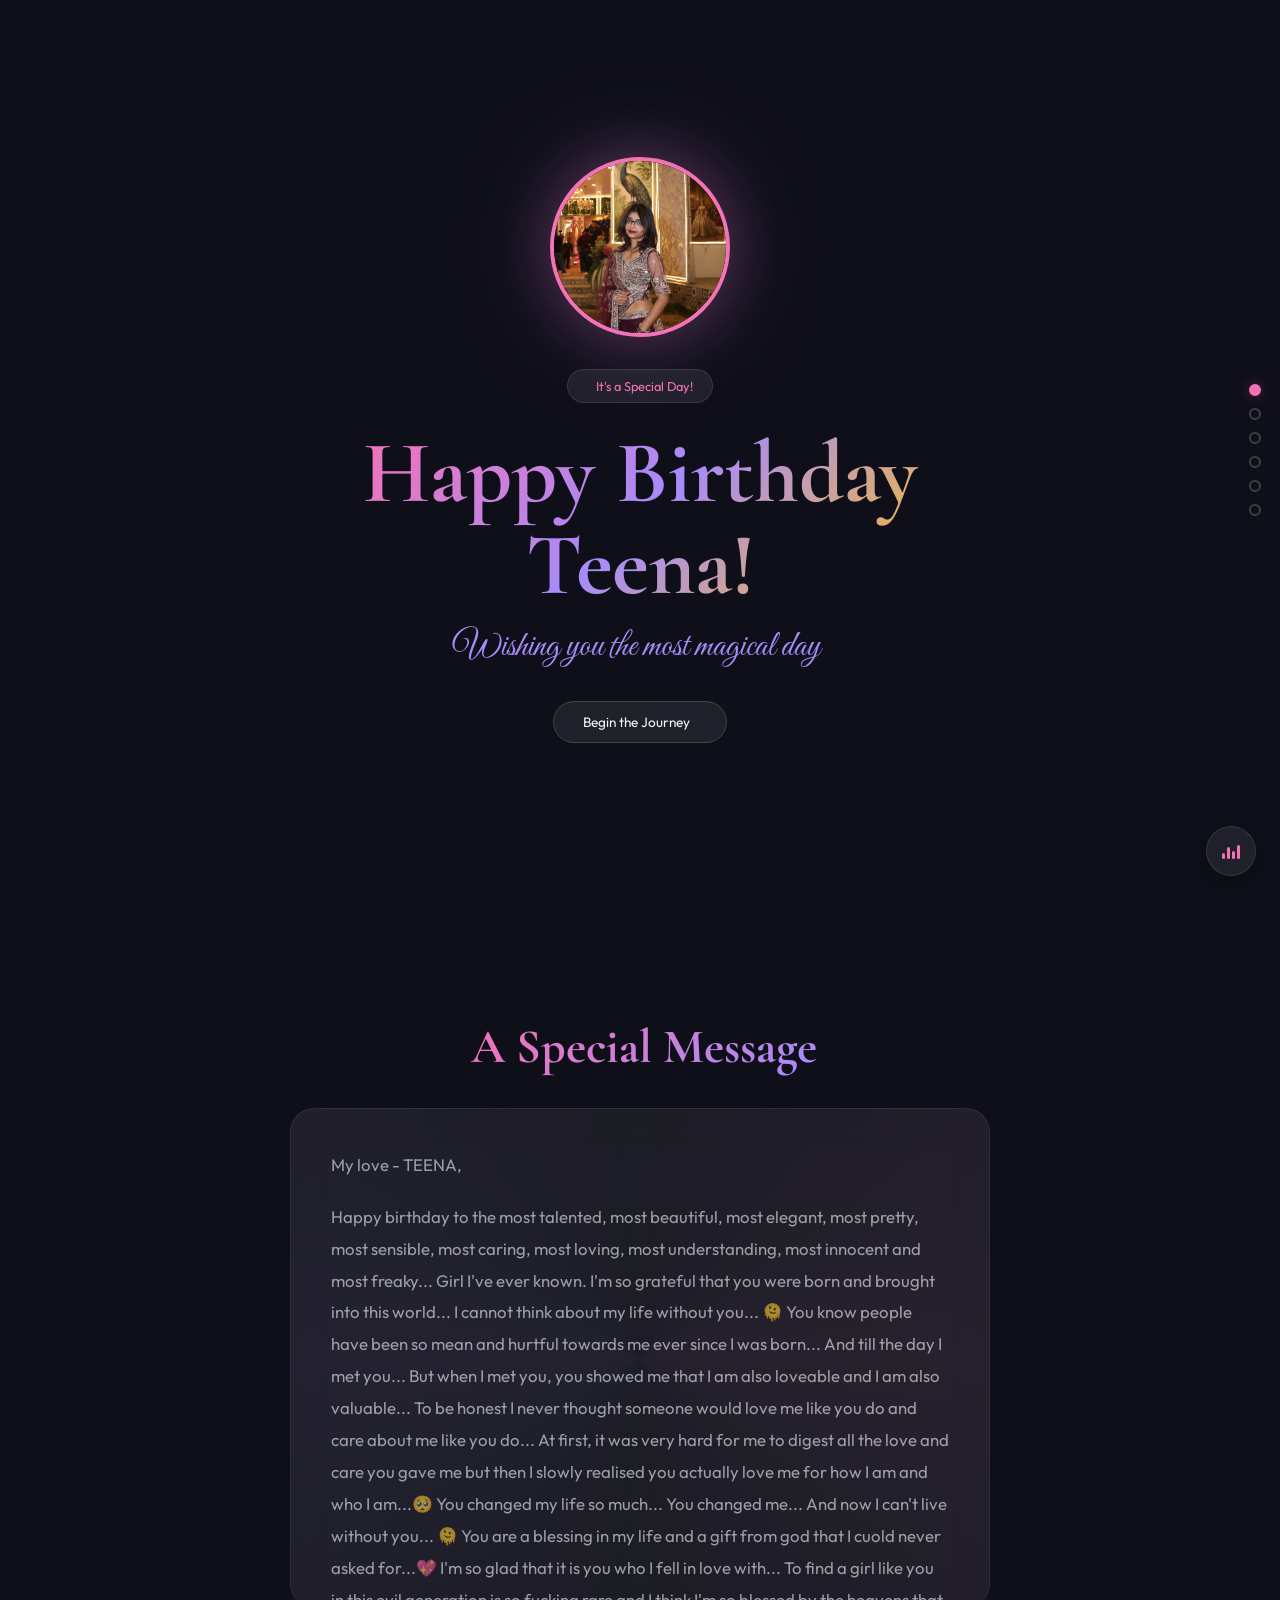
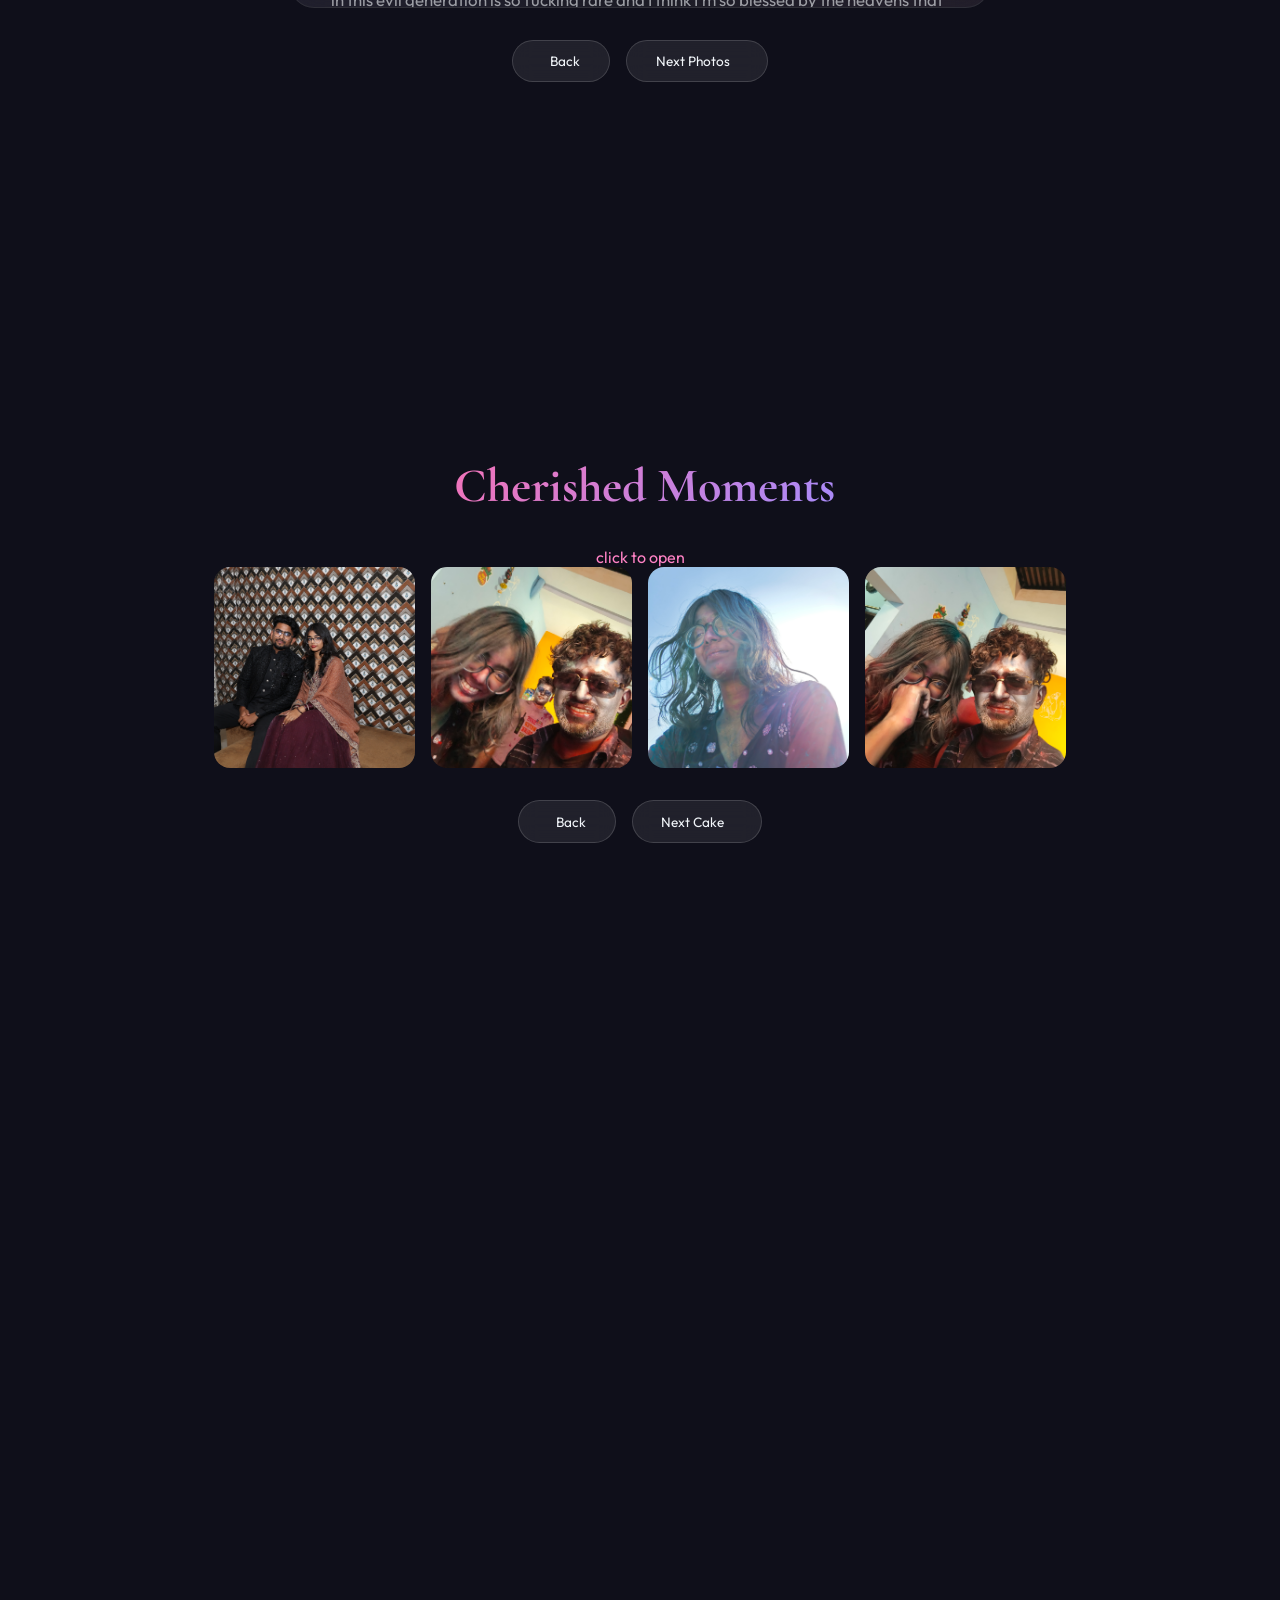
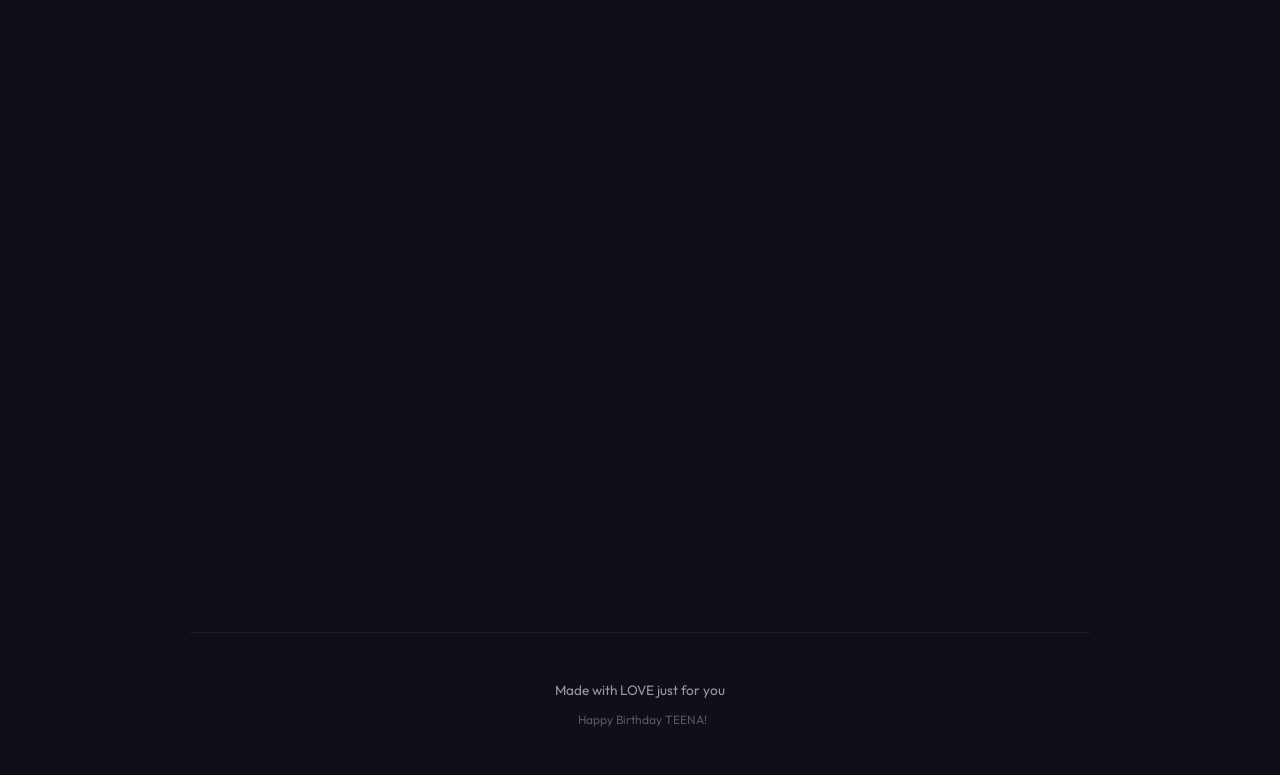
==== main.html @ e5f0825b "Add files via upload" ====
<!DOCTYPE html>
<html lang="en">
<head>
<meta charset="UTF-8">
<meta name="viewport" content="width=device-width, initial-scale=1.0">

<!-- Primary Meta -->
<title>Happy Birthday!</title>
<meta name="title" content="Happy Birthday!">
<meta name="description" content="A beautiful birthday surprise page with animations, love, and joy.">
<meta name="keywords" content="birthday, happy birthday, surprise, celebration, gift">
<meta name="author" content="Your Name">
<meta name="robots" content="index, follow">

<!-- Theme Color -->
<meta name="theme-color" content="#ff69b4">

<!-- Favicon -->
<link rel="icon" type="image/jpeg" href="https://files.catbox.moe/ry9kyx.jpeg">
<link rel="apple-touch-icon" href="https://files.catbox.moe/ry9kyx.jpeg">

<!-- Open Graph (Facebook, WhatsApp, LinkedIn) -->
<meta property="og:type" content="website">
<meta property="og:url" content="https://yourwebsite.com/">
<meta property="og:title" content="Happy Birthday! 🎉">
<meta property="og:description" content="A special birthday surprise page made with love 💖">
<meta property="og:image" content="https://files.catbox.moe/ry9kyx.jpeg">

<!-- Twitter Card (X icon preview 😏) -->
<meta name="twitter:card" content="summary_large_image">
<meta name="twitter:url" content="https://yourwebsite.com/">
<meta name="twitter:title" content="Happy Birthday! 🎉">
<meta name="twitter:description" content="A special birthday surprise page made with love 💖">
<meta name="twitter:image" content="https://files.catbox.moe/ry9kyx.jpeg">

<!-- Canonical URL -->
<link rel="canonical" href="https://yourwebsite.com/">

<!-- Fonts -->
<link href="https://fonts.googleapis.com/css2?family=Cormorant+Garamond:wght@400;600;700&family=Outfit:wght@300;400;500;600&family=Great+Vibes&display=swap" rel="stylesheet">

<!-- CSS -->
<link rel="stylesheet" href="style.css">
</head>
<body>

<!-- LOADING SCREEN -->
<div id="loader">
  <div class="loader-cake"><i data-lucide="cake"></i></div>
  <div class="loader-text">Preparing something special...</div>
  <div class="loader-bar"><div class="loader-fill"></div></div>
</div>

<!-- PROGRESS BAR -->
<div class="auto-progress" id="progressBar"></div>

<!-- PARTICLES -->
<div class="particles" id="particles"></div>

<!-- NAV DOTS -->
<div class="nav-dots" id="navDots"></div>

<!-- MUSIC TOGGLE -->
<button class="music-toggle" id="musicBtn" title="Toggle Music">
  <div class="music-bars">
    <div class="music-bar"></div>
    <div class="music-bar"></div>
    <div class="music-bar"></div>
    <div class="music-bar"></div>
  </div>
</button>

<!-- LIGHTBOX -->
<div class="lightbox" id="lightbox" onclick="this.classList.remove('active')">
  <img id="lightbox-img" src="" alt="Photo">
</div>

<main>
  <!-- 0: HERO -->
  <div class="page-section hero visible" data-section="Welcome">
    <img class="hero-photo" src="./img/mainimg.JPG" alt="Birthday Person">
    <div class="hero-badge"><i data-lucide="sparkles"></i> It's a Special Day!</div>
    <h1>Happy Birthday<br>Teena!</h1>
    <p class="hero-sub">Wishing you the most magical day <i data-lucide="star"></i></p>
    <button class="nav-btn" onclick="goToSection(1)">Begin the Journey <i data-lucide="arrow-right"></i></button>
  </div>

  <!-- 1: SPECIAL MESSAGE -->
  <div class="page-section" data-section="Message" id="sec-message">
    <h2 class="section-title"><span class="title-icon"><i data-lucide="mail"></i></span>A Special Message</h2>
    <div class="message-card">
      <p>My love - TEENA,</p>
      <br>
      <p>Happy birthday to the most talented, most beautiful, most elegant, most pretty, most sensible, most caring, most loving, most understanding, most innocent and most freaky... Girl I've ever known. I'm so grateful that you were born and brought into this world... I cannot think about my life without you... 🫠 You know people have been so mean and hurtful towards me ever since I was born... And till the day I met you... But when I met you, you showed me that I am also loveable and I am also valuable... To be honest I never thought someone would love me like you do and care about me like you do... At first, it was very hard for me to digest all the love and care you gave me but then I slowly realised you actually love me for how I am and who I am...🥺 You changed my life so much... You changed me... And now I can't live without you... 🫠 You are a blessing in my life and a gift from god that I cuold never asked for...💖 I'm so glad that it is you who I fell in love with... To find a girl like you in this evil generation is so fucking rare and I think I'm so blessed by the heavens that I found you...😭 I always thought that there must be someone for me in this world who is born for me and who is perfect for me... But I never believed in it.... That is until I saw you and talked to you...🤭💗When I talked to you I couldn't believe that a girl like you might exist in this world... You are way too perfect to be real...😭✨ And now I belive that we were meant to be together... It was our destiny to meet... and the timing was way too perfect, ig because it was god who brought us togeter...😋 The hobbies you have , your interests, your favourite things... Everything is just so perfect and I love everything about you... I never realised it but I was searching for a girl like you from the start but I never found her because you were the only perfect girl in the world... 😋💗 And I'm so glad that you are the way you are... You are so lovable and so innocent that I couldn't help but fell in love with you so fucking hard... 😭In you, I have found everything I want: you are beautiful, giving, gentle, idiotically and deliciously feminine, sexy, wonderfully intelligent and wonderfully silly as well. I want nothing else in this life than to be with you, to listen and watch you (your beautiful voice, your beauty), to argue with you, to laugh with you, to show you things and share things with you, to explore your magnificent mind, to explore your wonderful body, to help you, protect you, serve you, and bash you on the head when I think you are wrong… It was like you did some magic on me (you actually did with those looks and personality 🤭)... But I'm glad that everything happened the way it happened...I love you with a depth and passion that I have felt for no one else in this life and if it astonishes you it astonishes me as well. Not, I hasten to say, because you are not worth loving. Far from it. It is just that, first of all, I swore I would not get involved with another woman. I have never had such a feeling before and it is almost frightening. I would never have thought it possible that another human being could occupy my waking (and sleeping) thoughts to the exclusion of almost everything else. And Teena believe me, you deserve everything in the world, all the success, all the happiness and everything that people tell you that you don't deserve... Just be happy and don't overthink stuff, just take it easy... I know you will succeed in your life😊... And I'll always be by your side watching you, loving you, taking care of you, supporting you...😋 So don't worry about anything and live you life to it's fullest...</p>
      <div class="signature">With all my love <i data-lucide="heart"></i></div>
    </div>
    <div class="section-nav">
      <button class="nav-btn" onclick="goToSection(0)"><i data-lucide="chevron-left"></i> Back</button>
      <button class="nav-btn" onclick="goToSection(2)">Next Photos <i data-lucide="chevron-right"></i></button>
    </div>
  </div>

  <!-- 2: PHOTOS -->
  <div class="page-section" data-section="Photos" id="sec-photos">
    <h2 class="section-title"><span class="title-icon"><i data-lucide="camera"></i></span>Cherished Moments</h2>
    <p style="size: 2px; color: rgb(255, 130, 197);">click to open</p>
    <div class="gallery">
      <div class="gallery-item" onclick="openLightbox(this)">
        <img loading="lazy" src="./img/mem1.png" alt="Memory 1">
        <div class="gallery-overlay"><span><i data-lucide="smile"></i> First meet</span></div>
      </div>
      <div class="gallery-item" onclick="openLightbox(this)">
        <img loading="lazy" src="./img/mem2.jpeg" alt="Memory 2">
        <div class="gallery-overlay"><span><i data-lucide="sun"></i> Golden smile</span></div>
      </div>
      <div class="gallery-item" onclick="openLightbox(this)">
        <img loading="lazy" src="./img/mem3.jpeg" alt="Memory 3">
        <div class="gallery-overlay"><span><i data-lucide="laugh"></i> The cute face</span></div>
      </div>
      <div class="gallery-item" onclick="openLightbox(this)">
        <img loading="lazy" src="./img/mem4.jpeg" alt="Memory 4">
        <div class="gallery-overlay"><span><i data-lucide="star"></i> Best Day Ever</span></div>
      </div>
    </div>
    <div class="section-nav">
      <button class="nav-btn" onclick="goToSection(1)"><i data-lucide="chevron-left"></i> Back</button>
      <button class="nav-btn" onclick="goToSection(3)">Next Cake <i data-lucide="chevron-right"></i></button>
    </div>
  </div>

  <!-- 3: CAKE -->
  <div class="page-section" data-section="Cake" id="sec-cake">
    <h2 class="section-title"><span class="title-icon"><i data-lucide="cake"></i></span>Make a Wish!</h2>
    <div class="cake-section">
      <div class="cake-container" id="cakeBox">
        <div class="candle-glow"></div>
        <div class="cake-emoji"><i data-lucide="cake"></i></div>
      </div>
      <p style="color:var(--text-muted);margin-bottom:1rem">Close your eyes, make a wish, and blow! <i data-lucide="wind" class="inline-icon"></i></p>
      <button class="blow-btn" onclick="blowCandles()"><i data-lucide="wind"></i> Blow the Candles!</button>
    </div>
    <div class="section-nav">
      <button class="nav-btn" onclick="goToSection(2)"><i data-lucide="chevron-left"></i> Back</button>
      <button class="nav-btn" onclick="goToSection(4)">Next Wishes <i data-lucide="chevron-right"></i></button>
    </div>
  </div>

  <!-- 4: WISHES -->
  <div class="page-section" data-section="Wishes" id="sec-wishes">
    <h2 class="section-title"><span class="title-icon"><i data-lucide="gift"></i></span>Pick a wish</h2>
    <div class="wishes-grid">
      <div class="wish-card"><div class="wish-icon"><i data-lucide="heart"></i></div><p class="wish-text">I will write You 100 different reasons why I love and appreciate you.</p></div>
      <div class="wish-card"><div class="wish-icon"><i data-lucide="hand-helping"></i></div><p class="wish-text">Ask me for one thing that would make your heart genuinely happy. If it's within my power, consider it yours.</p></div>
      <div class="wish-card"><div class="wish-icon"><i data-lucide="flower"></i></div><p class="wish-text">For 24 hours, You get to make any requests, and I have to do my best to make me feel spoiled and loved.</p></div>
      <div class="wish-card"><div class="wish-icon"><i data-lucide="spade"></i></div><p class="wish-text">We play online Truth or Dare, but you get to create all the questions and dares.</p></div>
      <div class="wish-card"><div class="wish-icon"><i data-lucide="message-circle-heart"></i></div><p class="wish-text">You'll choose a word I am not allowed to say for the next day. If I accidentally say it, I owe you a cute punishment.</p></div>
      <div class="wish-card"><div class="wish-icon"><i data-lucide="camera"></i></div><p class="wish-text">You'll give me five completely random things to photograph around me, and I have to send them without asking why.</p></div>
    </div>
    <div class="section-nav">
      <button class="nav-btn" onclick="goToSection(3)"><i data-lucide="chevron-left"></i> Back</button>
      <button class="nav-btn" onclick="goToSection(5)">Next Celebrate <i data-lucide="chevron-right"></i></button>
    </div>
  </div>

  <!-- 5: GIF CELEBRATION -->
  <div class="page-section" data-section="Celebrate" id="sec-gifs">
    <h4 class="section-title">Tell me your wishes and also tell me if you liked this site I made for you. </h4>
    <div>
      <span class="title-icon"><i data-lucide="flower-2"></i></span>
    </div>
    <div class="hearts">
        <div class="heart"></div>
        <div class="heart"></div>
        <div class="heart"></div>
        <div class="heart"></div>
        <div class="heart"></div>
        <div class="heart"></div>
        <div class="heart"></div>
        <div class="heart"></div>
    </div>
    <div class="section-nav" style="margin-top:2rem">
      <button class="nav-btn" onclick="goToSection(4)"><i data-lucide="chevron-left"></i> Back</button>
    </div>
  </div>

  <!-- FOOTER -->
  <footer>
    <p>Made with LOVE just for you</p>
    <p style="margin-top:.5rem;font-size:.75rem;color:rgba(255,255,255,0.3)">
      <span class="footer-cake"><i data-lucide="cake"></i> Happy Birthday TEENA!</span>
    </p>
  </footer>
</main>

<!-- BG MUSIC -->
<audio id="bgMusic" autoplay loop preload="auto">
  <source src="./img/song.mp3" type="audio/mpeg">
</audio>

<!-- LUCIDE ICONS CDN -->
<script src="https://cdn.jsdelivr.net/npm/lucide@0.383.0/dist/umd/lucide.min.js"></script>

<script src="main.js"></script>
</body>
</html>
---- style.css ----
*{margin:0;padding:0;box-sizing:border-box}
:root{
  --bg:#0f0f1a;--card:rgba(255,255,255,0.06);--glass:rgba(255,255,255,0.08);
  --accent:#f472b6;--accent2:#a78bfa;--accent3:#fbbf24;--text:#f1f5f9;
  --text-muted:rgba(241,245,249,0.6);--glow:rgba(244,114,182,0.3);
}
html{scroll-behavior:smooth}
body{font-family:'Outfit',sans-serif;background:var(--bg);color:var(--text);overflow-x:hidden;min-height:100vh}

/* LOADING SCREEN */
#loader{position:fixed;inset:0;z-index:9999;background:var(--bg);display:flex;flex-direction:column;align-items:center;justify-content:center;transition:opacity .6s,visibility .6s}
#loader.hide{opacity:0;visibility:hidden;pointer-events:none}
.loader-cake{display:flex;align-items:center;justify-content:center;animation:bounce 1s ease infinite}
.loader-cake svg{width:4rem;height:4rem;color:var(--accent3);stroke:var(--accent3)}
.loader-text{font-family:'Great Vibes',cursive;font-size:1.8rem;color:var(--accent);margin-top:1rem;animation:pulse-glow 1.5s ease infinite}
.loader-bar{width:200px;height:3px;background:rgba(255,255,255,0.1);border-radius:99px;margin-top:1.5rem;overflow:hidden}
.loader-fill{height:100%;width:0;background:linear-gradient(90deg,var(--accent),var(--accent2));border-radius:99px;animation:load-fill 1.2s ease forwards}

@keyframes load-fill{to{width:100%}}
@keyframes bounce{0%,100%{transform:translateY(0)}50%{transform:translateY(-15px)}}
@keyframes pulse-glow{0%,100%{opacity:1}50%{opacity:.5}}

/* PARTICLES BG */
.particles{position:fixed;inset:0;z-index:0;pointer-events:none;overflow:hidden}
.particle{position:absolute;border-radius:50%;opacity:0;animation:float-particle linear infinite}
@keyframes float-particle{
  0%{transform:translateY(100vh) scale(0);opacity:0}
  10%{opacity:1}90%{opacity:1}
  100%{transform:translateY(-10vh) scale(1);opacity:0}
}

/* NAV DOTS */
.nav-dots{position:fixed;right:1.2rem;top:50%;transform:translateY(-50%);z-index:200;display:flex;flex-direction:column;gap:.75rem}
.nav-dot{width:12px;height:12px;border-radius:50%;border:2px solid rgba(255,255,255,0.2);background:transparent;cursor:pointer;transition:all .3s;padding:0}
.nav-dot.active{background:var(--accent);border-color:var(--accent);box-shadow:0 0 12px var(--glow)}
.nav-dot:hover{border-color:var(--accent)}
.nav-label{position:absolute;right:24px;top:50%;transform:translateY(-50%);background:var(--glass);backdrop-filter:blur(10px);padding:.3rem .8rem;border-radius:8px;font-size:.7rem;color:var(--text);white-space:nowrap;opacity:0;pointer-events:none;transition:opacity .3s}
.nav-dot:hover .nav-label{opacity:1}

/* SECTION NAVIGATION BUTTONS */
.section-nav{display:flex;justify-content:center;gap:1rem;margin-top:2rem}
.nav-btn{padding:.7rem 1.8rem;border:1px solid rgba(255,255,255,0.15);border-radius:99px;background:var(--glass);backdrop-filter:blur(10px);color:var(--text);font-family:'Outfit',sans-serif;font-size:.85rem;cursor:pointer;transition:all .3s;display:inline-flex;align-items:center;gap:.5rem}
.nav-btn:hover{background:var(--accent);border-color:var(--accent);transform:translateY(-2px);box-shadow:0 8px 30px var(--glow)}
.nav-btn svg{width:1rem;height:1rem;flex-shrink:0}

/* FULL PAGE SECTIONS */
.page-section{min-height:100vh;display:flex;flex-direction:column;align-items:center;justify-content:center;padding:2rem 1.5rem;position:relative;opacity:0;transform:translateY(40px);transition:opacity .8s ease,transform .8s ease}
.page-section.visible{opacity:1;transform:translateY(0)}
.page-section.active-section{opacity:1;transform:translateY(0)}

main{position:relative;z-index:1;max-width:900px;margin:0 auto}

/* HERO */
.hero{min-height:100vh;display:flex;flex-direction:column;align-items:center;justify-content:center;text-align:center;position:relative;padding:2rem}
.hero-photo{width:180px;height:180px;border-radius:50%;object-fit:cover;border:4px solid var(--accent);box-shadow:0 0 60px var(--glow),0 0 120px rgba(167,139,250,0.15);margin-bottom:2rem;animation:fadeUp .8s ease .2s both,photo-glow 4s ease-in-out infinite}
@keyframes photo-glow{0%,100%{box-shadow:0 0 40px var(--glow),0 0 80px rgba(167,139,250,0.1)}50%{box-shadow:0 0 60px var(--glow),0 0 120px rgba(167,139,250,0.25)}}
.hero-badge{display:inline-flex;align-items:center;gap:.5rem;padding:.5rem 1.2rem;border-radius:99px;background:var(--glass);border:1px solid rgba(255,255,255,0.1);font-size:.8rem;color:var(--accent);margin-bottom:1.5rem;backdrop-filter:blur(10px);animation:fadeUp .8s ease .4s both}
.hero-badge svg{width:.9rem;height:.9rem;color:var(--accent)}
.hero h1{font-family:'Cormorant Garamond',serif;font-size:clamp(2.8rem,9vw,5.5rem);font-weight:700;line-height:1.05;background:linear-gradient(135deg,var(--accent),var(--accent2),var(--accent3));-webkit-background-clip:text;-webkit-text-fill-color:transparent;background-clip:text;animation:fadeUp .8s ease .6s both}
.hero-sub{font-family:'Great Vibes',cursive;font-size:clamp(1.4rem,4vw,2.2rem);color:var(--accent2);margin-top:.8rem;animation:fadeUp .8s ease .8s both;display:inline-flex;align-items:center;gap:.5rem}
.hero-sub svg{width:1.2rem;height:1.2rem;color:var(--accent3);fill:var(--accent3)}
.hero-date{color:var(--text-muted);font-size:.9rem;margin-top:1.2rem;animation:fadeUp .8s ease 1s both}
.hero .nav-btn{animation:fadeUp .8s ease 1.2s both;margin-top:2rem}

/* SECTION TITLES */
.section-title{font-family:'Cormorant Garamond',serif;font-size:clamp(1.8rem,5vw,3rem);text-align:center;margin-bottom:2rem;background:linear-gradient(135deg,var(--accent),var(--accent2));-webkit-background-clip:text;-webkit-text-fill-color:transparent;background-clip:text;display:flex;align-items:center;justify-content:center;gap:.5rem}
.title-icon{background:none;-webkit-background-clip:initial;background-clip:initial;-webkit-text-fill-color:initial;display:flex;align-items:center;flex-shrink:0}
.title-icon svg{width:1.8rem;height:1.8rem;color:var(--accent);stroke:var(--accent)}

/* PHOTO GALLERY */
.gallery{display:grid;grid-template-columns:repeat(auto-fit,minmax(200px,1fr));gap:1rem;width:100%}
.gallery-item{position:relative;border-radius:16px;overflow:hidden;aspect-ratio:1;cursor:pointer;transition:transform .4s,box-shadow .4s}
.gallery-item:hover{transform:scale(1.03);box-shadow:0 20px 60px rgba(244,114,182,0.2)}
.gallery-item img{width:100%;height:100%;object-fit:cover;transition:transform .6s}
.gallery-item:hover img{transform:scale(1.1)}
.gallery-overlay{position:absolute;inset:0;background:linear-gradient(to top,rgba(0,0,0,.7),transparent);display:flex;align-items:flex-end;padding:1rem;opacity:0;transition:opacity .3s}
.gallery-item:hover .gallery-overlay{opacity:1}
.gallery-overlay span{font-size:.85rem;color:#fff;display:inline-flex;align-items:center;gap:.4rem}
.gallery-overlay svg{width:.85rem;height:.85rem;color:#fff;flex-shrink:0}

/* MESSAGE CARD */
.message-card{
  background:var(--card);
  border:1px solid rgba(255,255,255,0.08);
  border-radius:24px;
  padding:2.5rem;
  backdrop-filter:blur(20px);
  position:relative;
  overflow:hidden;
  max-width:700px;
  max-height: 500px;
  width:100%;
  overflow-y: auto;
  scrollbar-color: rgba(167,139,250,0.25) rgba(167,139,250,0.1);
  scrollbar-width: thin;
}
.message-card::before{content:'';position:absolute;top:-50%;left:-50%;width:200%;height:200%;background:conic-gradient(from 0deg,transparent,var(--accent),transparent,var(--accent2),transparent);animation:spin 8s linear infinite;opacity:.05}
@keyframes spin{to{transform:rotate(360deg)}}
.message-card p{position:relative;z-index:1;font-size:1.05rem;line-height:1.9;color:var(--text-muted)}
.message-card .signature{font-family:'Great Vibes',cursive;font-size:1.6rem;color:var(--accent);margin-top:1.5rem;text-align:right;display:flex;align-items:center;justify-content:flex-end;gap:.5rem;position:relative;z-index:1}
.signature svg{width:1.2rem;height:1.2rem;fill:var(--accent);color:var(--accent)}
.inline-icon{display:inline-block;vertical-align:middle;width:.95rem;height:.95rem;color:var(--accent);stroke:var(--accent)}
.typewriter{overflow:hidden;white-space:nowrap;border-right:2px solid var(--accent);animation:typing 3s steps(40) 1s forwards,blink .7s step-end infinite;width:0;display:inline-block}
@keyframes typing{to{width:100%}}
@keyframes blink{50%{border-color:transparent}}

/* CAKE */
.cake-section{text-align:center;width:100%}
.cake-container{display:inline-block;position:relative;margin:2rem 0}
.cake-emoji{display:flex;align-items:center;justify-content:center;filter:drop-shadow(0 0 40px var(--glow));animation:cake-float 3s ease-in-out infinite}
.cake-emoji svg{width:8rem;height:8rem;color:var(--accent3);stroke:var(--accent3)}
@keyframes cake-float{0%,100%{transform:translateY(0)}50%{transform:translateY(-10px)}}
.candle-glow{position:absolute;top:-10px;left:50%;transform:translateX(-50%);width:60px;height:60px;background:radial-gradient(circle,rgba(251,191,36,.4),transparent);border-radius:50%;animation:flicker 1.5s ease infinite}
@keyframes flicker{0%,100%{opacity:1;transform:translateX(-50%) scale(1)}50%{opacity:.6;transform:translateX(-50%) scale(.8)}}
.blow-btn{margin-top:1.5rem;padding:1rem 2.5rem;border:none;border-radius:99px;background:linear-gradient(135deg,var(--accent),var(--accent2));color:#fff;font-size:1rem;font-family:'Outfit',sans-serif;font-weight:600;cursor:pointer;transition:all .3s;position:relative;overflow:hidden;display:inline-flex;align-items:center;gap:.5rem}
.blow-btn svg{width:1.1rem;height:1.1rem}
.blow-btn:hover{transform:translateY(-2px);box-shadow:0 10px 40px var(--glow)}
.blow-btn:active{transform:scale(.97)}
.blown .cake-emoji{animation:none}
.blown .candle-glow{display:none}

/* WISHES */
.wishes-grid{display:grid;grid-template-columns:repeat(auto-fit,minmax(220px,1fr));gap:1rem;width:100%}
.wish-card{background:var(--glass);border:1px solid rgba(255,255,255,0.06);border-radius:16px;padding:1.5rem;backdrop-filter:blur(10px);transition:transform .3s,border-color .3s;cursor:default}
.wish-card:hover{transform:translateY(-4px);border-color:rgba(244,114,182,0.3)}
.wish-icon{margin-bottom:.75rem;display:flex}
.wish-icon svg{width:2rem;height:2rem;color:var(--accent);stroke:var(--accent)}
.wish-text{font-size:.9rem;color:var(--text-muted);line-height:1.6}

/* GIF SECTION */
.gif-grid{display:grid;grid-template-columns:repeat(auto-fit,minmax(250px,1fr));gap:1rem;width:100%}
.gif-item{border-radius:16px;overflow:hidden;border:1px solid rgba(255,255,255,0.06);transition:transform .3s}
.gif-item:hover{transform:scale(1.02)}
.gif-item img{width:100%;height:200px;object-fit:cover}

/* MUSIC */
.music-toggle{position:fixed;bottom:1.5rem;right:1.5rem;z-index:100;width:50px;height:50px;border-radius:50%;border:1px solid rgba(255,255,255,0.1);background:var(--glass);backdrop-filter:blur(20px);cursor:pointer;display:flex;align-items:center;justify-content:center;font-size:1.3rem;transition:all .3s;box-shadow:0 8px 32px rgba(0,0,0,.3)}
.music-toggle:hover{transform:scale(1.1);border-color:var(--accent)}
.music-toggle.playing{border-color:var(--accent);box-shadow:0 0 20px var(--glow)}
.music-bars{display:flex;gap:2px;align-items:flex-end;height:16px}
.music-bar{width:3px;background:var(--accent);border-radius:2px;animation:none}
.playing .music-bar{animation:music-eq .8s ease infinite}
.music-bar:nth-child(1){height:6px;animation-delay:0s}
.music-bar:nth-child(2){height:12px;animation-delay:.1s}
.music-bar:nth-child(3){height:8px;animation-delay:.2s}
.music-bar:nth-child(4){height:14px;animation-delay:.3s}
@keyframes music-eq{0%,100%{height:4px}50%{height:16px}}

/* CONFETTI */
.confetti-piece{position:fixed;z-index:9998;pointer-events:none;animation:confetti-fall linear forwards}
@keyframes confetti-fall{
  0%{transform:translateY(-10vh) rotate(0deg);opacity:1}
  100%{transform:translateY(110vh) rotate(720deg);opacity:0}
}

/* FOOTER */
footer{text-align:center;padding:3rem 0;border-top:1px solid rgba(255,255,255,0.06);margin-top:2rem}
footer p{color:var(--text-muted);font-size:.85rem}
footer .heart{color:var(--accent);display:inline-flex;align-items:center;animation:heartbeat 1.5s ease infinite}
footer .heart svg{width:1rem;height:1rem;fill:var(--accent);color:var(--accent)}
footer .footer-cake svg{width:.85rem;height:.85rem;color:var(--accent2);vertical-align:middle}
footer .footer-cake{display:inline-flex;align-items:center;gap:.3rem;-webkit-text-fill-color:initial;background:none;-webkit-background-clip:initial;background-clip:initial;color:rgba(255,255,255,0.3)}
@keyframes heartbeat{0%,100%{transform:scale(1)}50%{transform:scale(1.2)}}

/* ANIMATIONS */
@keyframes fadeUp{from{opacity:0;transform:translateY(20px)}to{opacity:1;transform:translateY(0)}}

/* LIGHTBOX */
.lightbox{
  position:fixed;
  inset:0;
  z-index:9000;
  background:rgba(0,0,0,.9);
  display:none;
  align-items:center;
  justify-content:center;
  backdrop-filter:blur(20px);
  cursor:zoom-out
}
.lightbox.active{display:flex}
.lightbox img{max-width:90%;max-height:90%;border-radius:12px;object-fit:contain;animation:fadeUp .4s ease}

/* AUTO-SCROLL PROGRESS BAR */
.auto-progress{position:fixed;top:0;left:0;height:3px;background:linear-gradient(90deg,var(--accent),var(--accent2));z-index:300;transition:width .3s;width:0}

/* RESPONSIVE */
@media(max-width:600px){
  main{padding:0 1rem}
  .hero-photo{width:140px;height:140px}
  .message-card{padding:1.5rem}
  .gallery{grid-template-columns:repeat(2,1fr)}
  .gif-grid{grid-template-columns:1fr}
  .wishes-grid{grid-template-columns:1fr}
  .nav-dots{right:.5rem;gap:.5rem}
  .nav-dot{width:10px;height:10px}
  .nav-label{display:none}
}


.hearts {
            position: fixed;
            inset: 0;
            overflow: hidden;
            pointer-events: none;
        }

        .heart {
            position: absolute;
            bottom: -50px;
            width: 25px;
            height: 25px;
            background: #ff4fa3;
            transform: rotate(45deg);
            filter: drop-shadow(0 0 6px #ff4fa3)
                    drop-shadow(0 0 15px #ff1493)
                    drop-shadow(0 0 25px #ff1493);

            animation: rise linear infinite;
        }

        .heart::before,
        .heart::after {
            content: "";
            position: absolute;
            width: 25px;
            height: 25px;
            background: #ff4fa3;
            border-radius: 50%;
        }

        .heart::before {
            top: -12px;
            left: 0;
        }

        .heart::after {
            top: 0;
            left: -12px;
        }

        @keyframes rise {
            0% {
                transform: translateY(0) rotate(45deg) scale(0.5);
                opacity: 0;
            }

            10% {
                opacity: 1;
            }

            50% {
                transform: translateY(-50vh) rotate(45deg) scale(1);
            }

            90% {
                opacity: 0.8;
            }

            100% {
                transform: translateY(-115vh) rotate(45deg) scale(0.7);
                opacity: 0;
            }
        }

        /* Different heart positions and speeds */

        .heart:nth-child(1) {
            left: 5%;
            animation-duration: 7s;
            animation-delay: 0s;
            transform: rotate(45deg) scale(0.7);
        }

        .heart:nth-child(2) {
            left: 15%;
            animation-duration: 9s;
            animation-delay: 2s;
            transform: rotate(45deg) scale(1);
        }

        .heart:nth-child(3) {
            left: 27%;
            animation-duration: 6s;
            animation-delay: 1s;
            transform: rotate(45deg) scale(0.6);
        }

        .heart:nth-child(4) {
            left: 40%;
            animation-duration: 8s;
            animation-delay: 3s;
            transform: rotate(45deg) scale(0.8);
        }

        .heart:nth-child(5) {
            left: 52%;
            animation-duration: 7s;
            animation-delay: 0.5s;
            transform: rotate(45deg) scale(0.5);
        }

        .heart:nth-child(6) {
            left: 64%;
            animation-duration: 10s;
            animation-delay: 2.5s;
            transform: rotate(45deg) scale(0.9);
        }

        .heart:nth-child(7) {
            left: 76%;
            animation-duration: 6.5s;
            animation-delay: 1.5s;
            transform: rotate(45deg) scale(0.7);
        }

        .heart:nth-child(8) {
            left: 88%;
            animation-duration: 8.5s;
            animation-delay: 4s;
            transform: rotate(45deg) scale(0.6);
        }
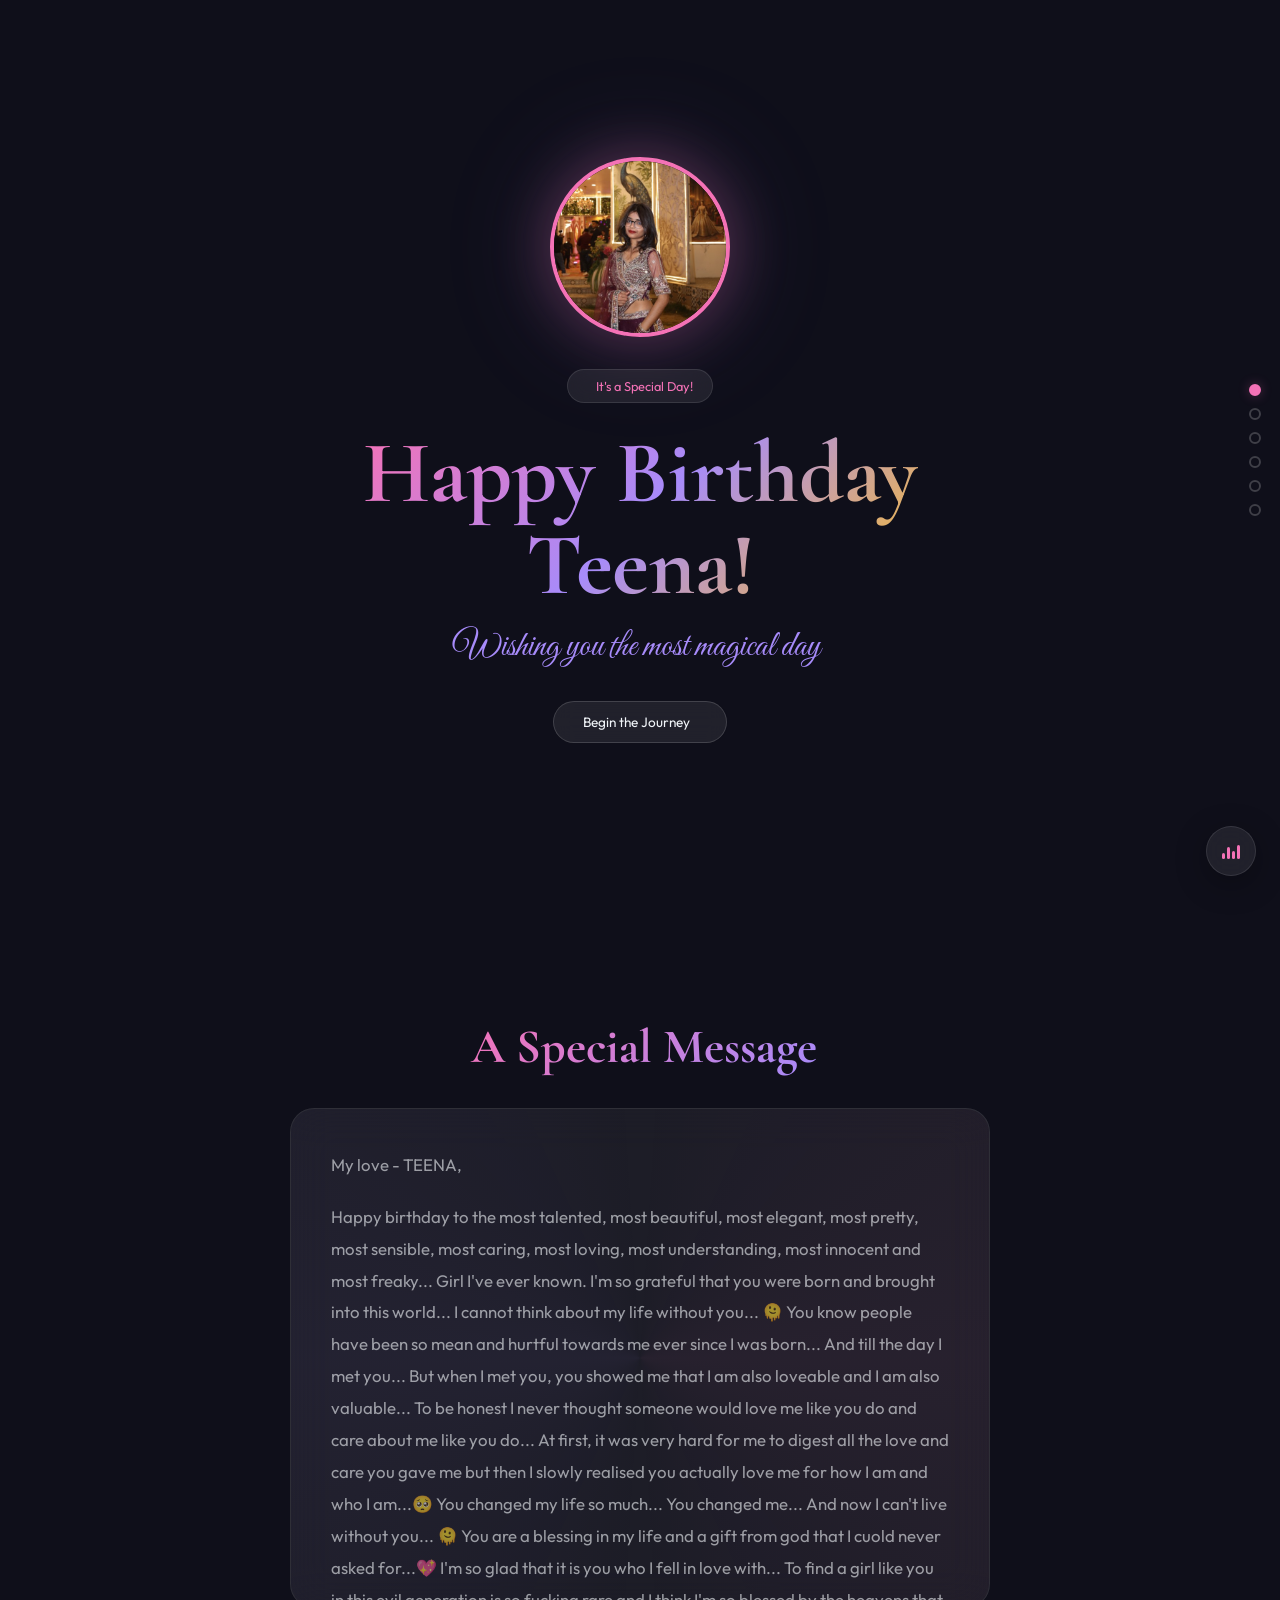
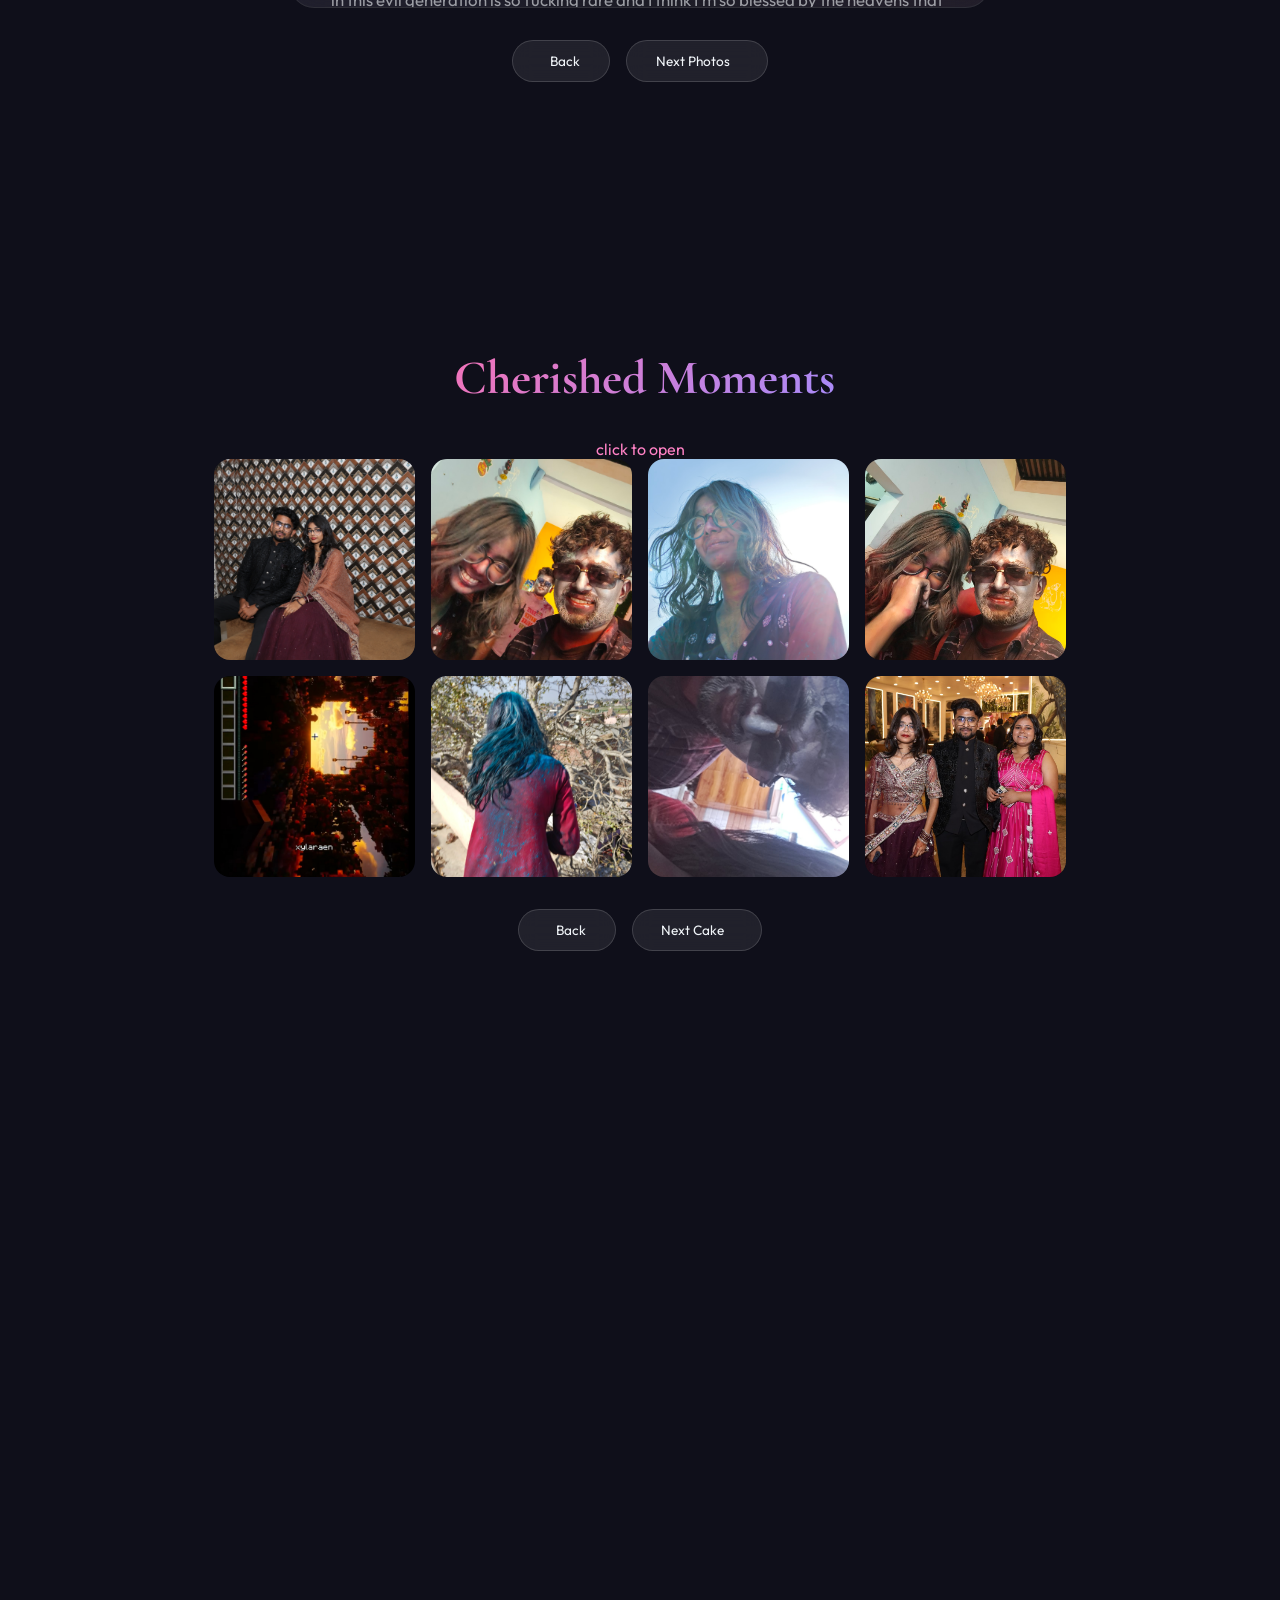
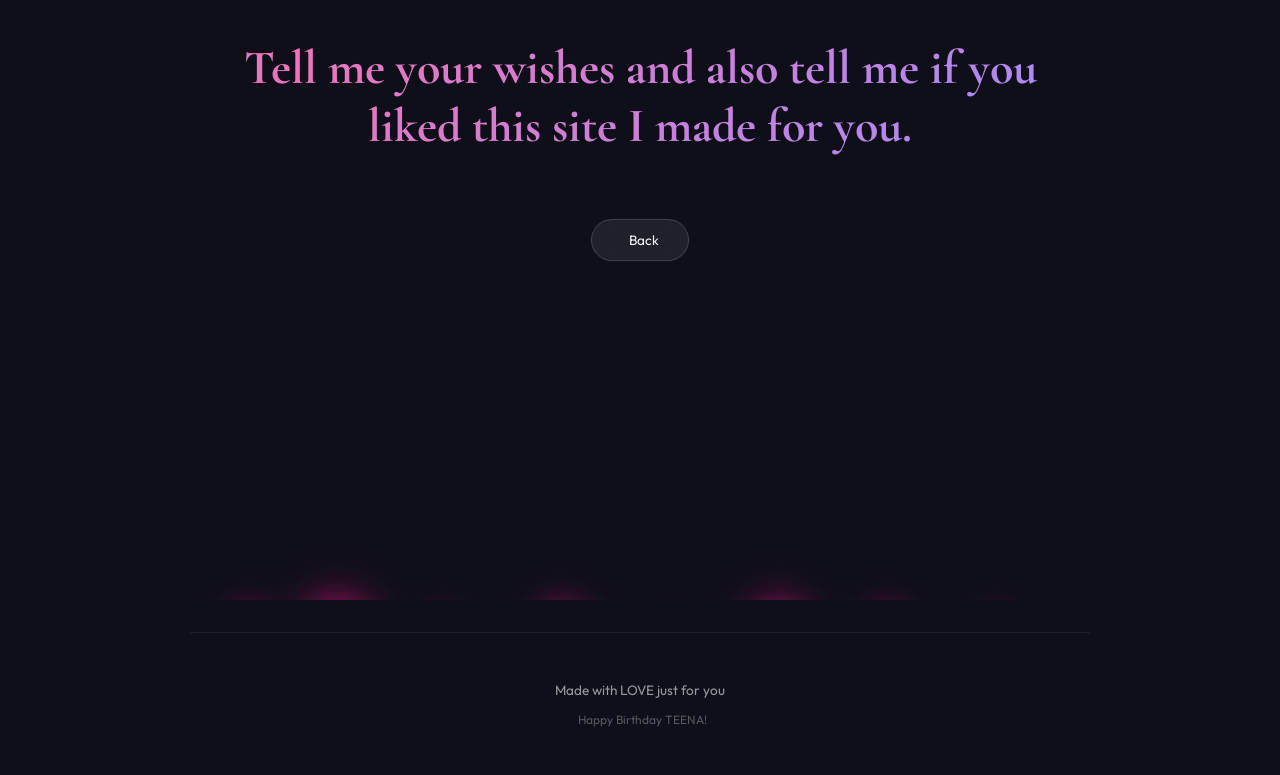
==== commit 266a5843: "Add files via upload" ====
--- a/main.html
+++ b/main.html
@@ -107,7 +107,7 @@
     <div class="gallery">
       <div class="gallery-item" onclick="openLightbox(this)">
         <img loading="lazy" src="./img/mem1.png" alt="Memory 1">
-        <div class="gallery-overlay"><span><i data-lucide="smile"></i> First meet</span></div>
+        <div class="gallery-overlay"><span><i data-lucide="heart-handshake"></i> First meet</span></div>
       </div>
       <div class="gallery-item" onclick="openLightbox(this)">
         <img loading="lazy" src="./img/mem2.jpeg" alt="Memory 2">
@@ -120,6 +120,22 @@
       <div class="gallery-item" onclick="openLightbox(this)">
         <img loading="lazy" src="./img/mem4.jpeg" alt="Memory 4">
         <div class="gallery-overlay"><span><i data-lucide="star"></i> Best Day Ever</span></div>
+      </div>
+      <div class="gallery-item" onclick="openLightbox(this)">
+        <img loading="lazy" src="./img/mem5.jpeg" alt="Memory 4">
+        <div class="gallery-overlay"><span><i data-lucide="sparkles"></i> one Braincell</span></div>
+      </div>
+      <div class="gallery-item" onclick="openLightbox(this)">
+        <img loading="lazy" src="./img/mem6.jpeg" alt="Memory 4">
+        <div class="gallery-overlay"><span><i data-lucide="person-standing"></i> Shy princess</span></div>
+      </div>
+      <div class="gallery-item" onclick="openLightbox(this)">
+        <img loading="lazy" src="./img/mem7.jpeg" alt="Memory 4">
+        <div class="gallery-overlay"><span><i data-lucide="bird"></i> Love birds</span></div>
+      </div>
+      <div class="gallery-item" onclick="openLightbox(this)">
+        <img loading="lazy" src="./img/mem8.JPG" alt="Memory 4">
+        <div class="gallery-overlay"><span><i data-lucide="snail"></i> The awkward one</span></div>
       </div>
     </div>
     <div class="section-nav">
